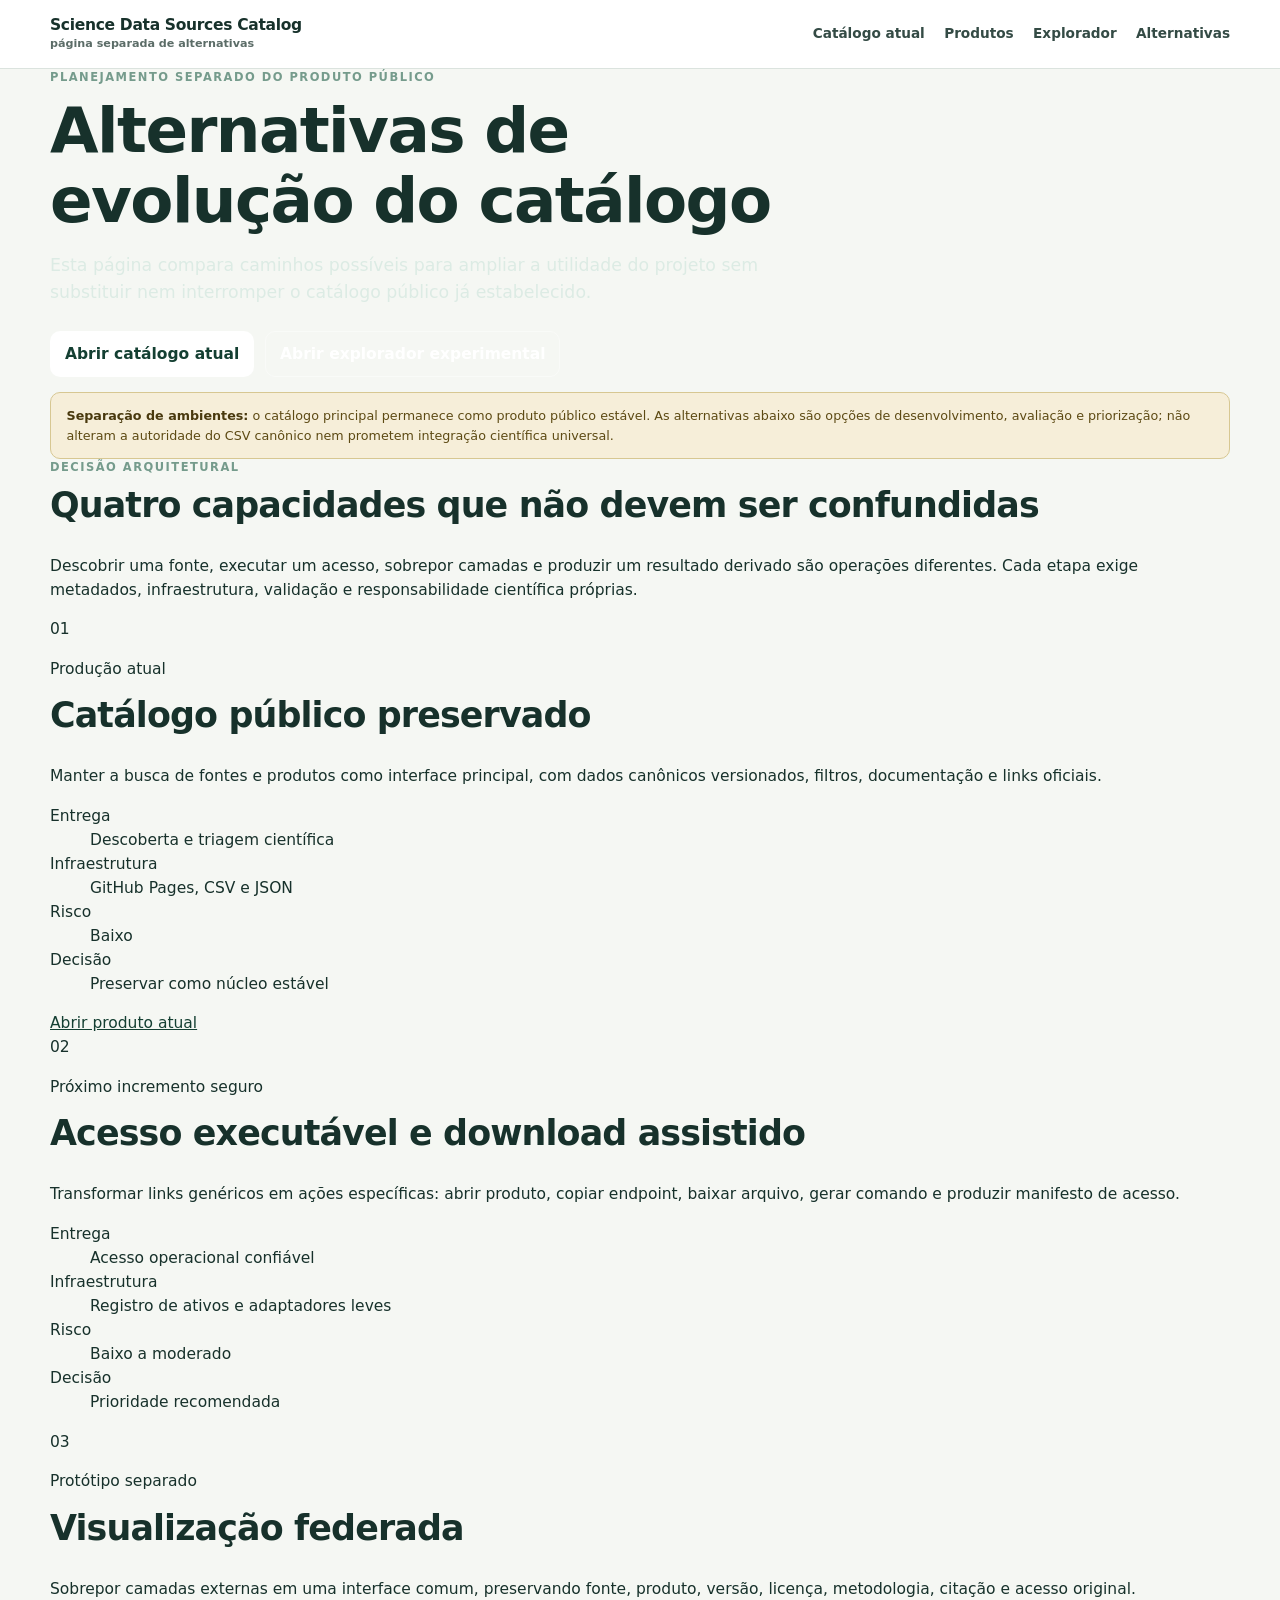
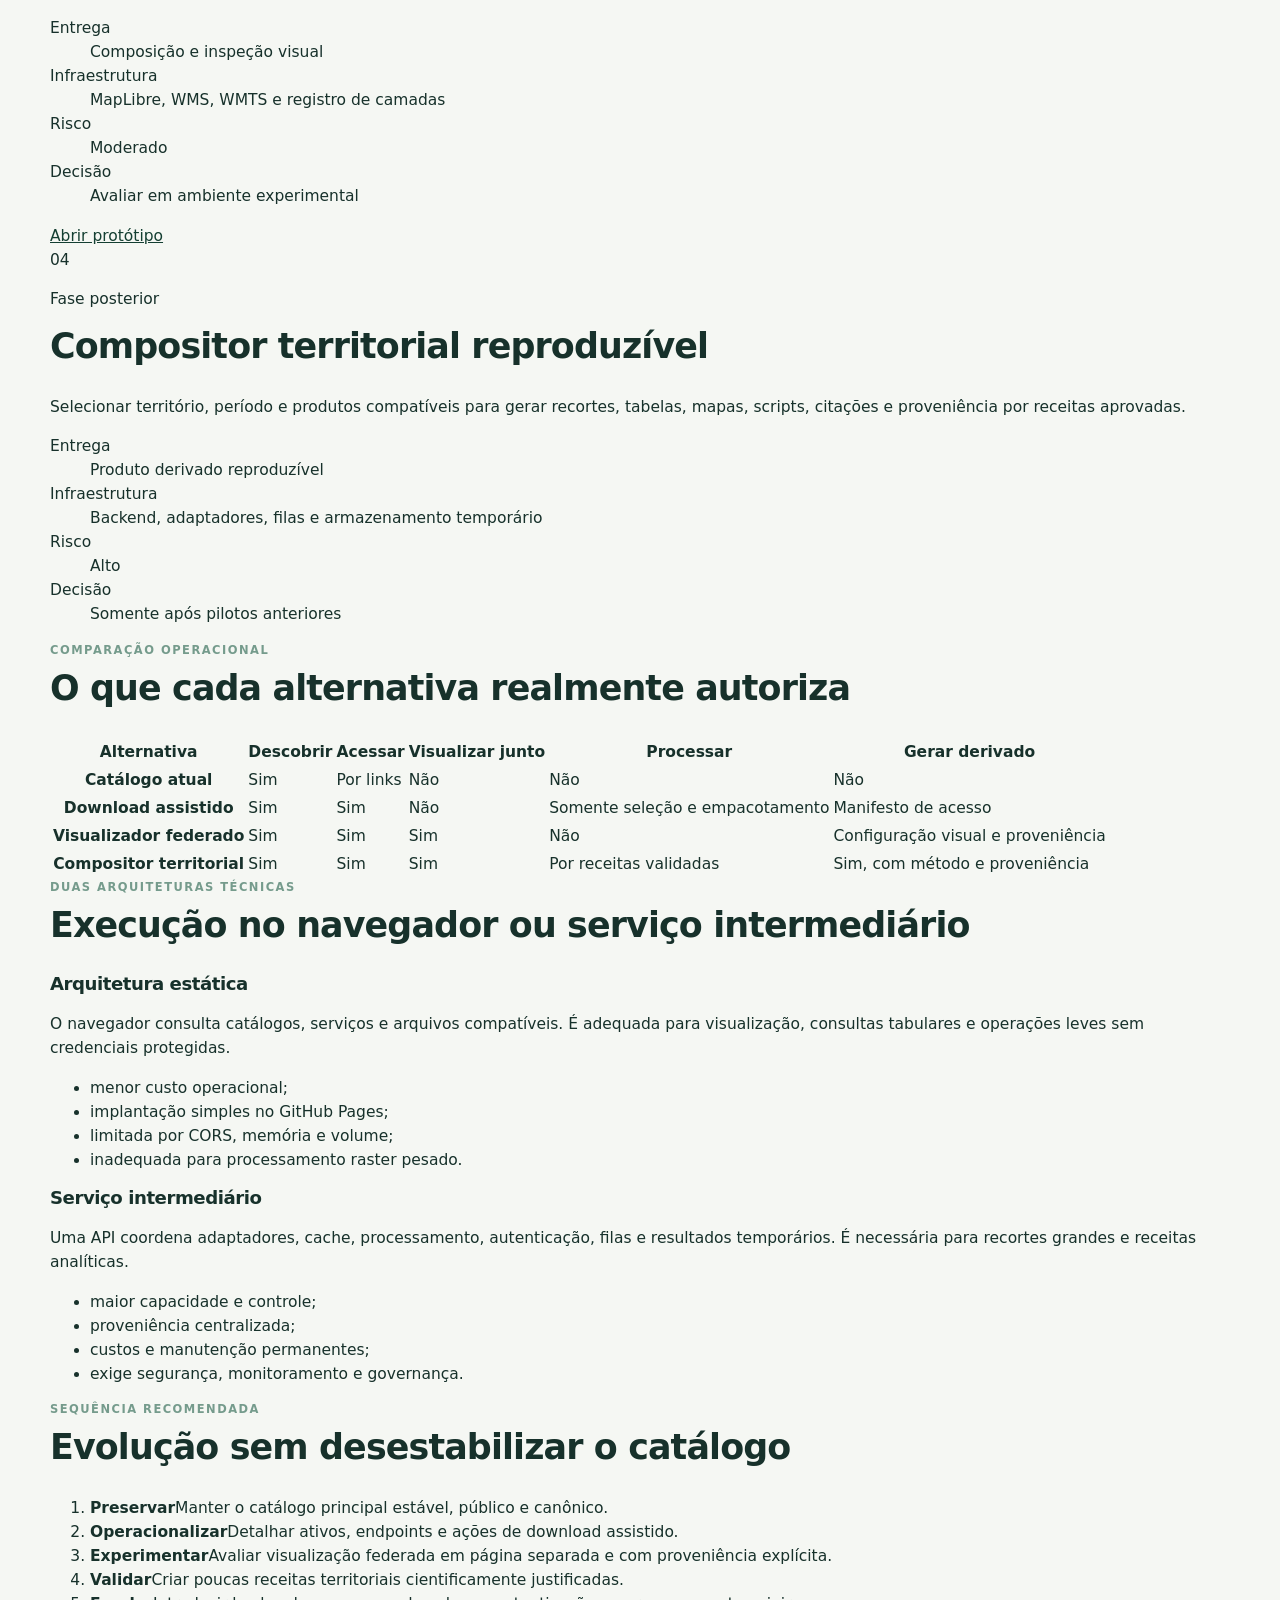
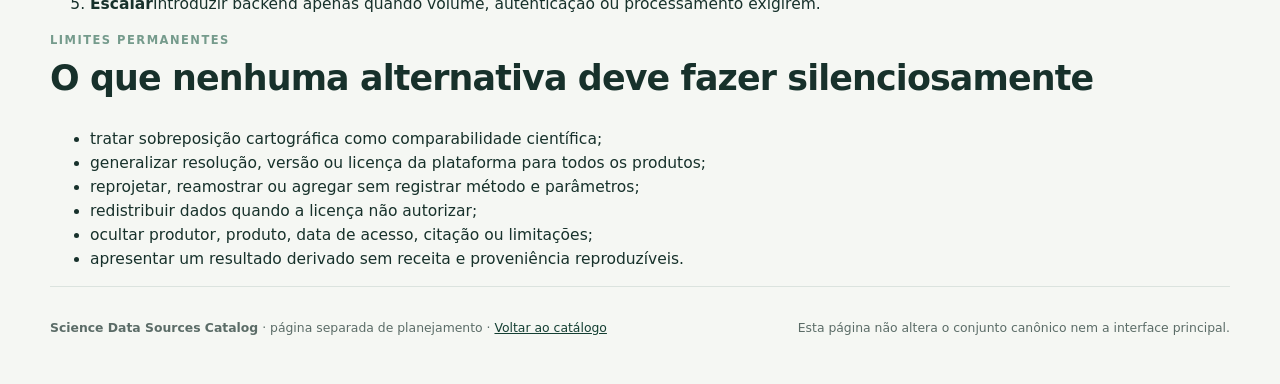
==== abordagens.html @ 31cd2e8d "docs: add separate approaches page" ====
<!doctype html>
<html lang="pt-BR">
<head>
<meta charset="utf-8">
<meta name="viewport" content="width=device-width,initial-scale=1">
<meta name="description" content="Alternativas de evolução do Science Data Sources Catalog, comparando catálogo, acesso executável, visualização federada e processamento reproduzível.">
<meta name="theme-color" content="#173f32">
<meta name="color-scheme" content="light">
<title>Alternativas de evolução · Science Data Sources Catalog</title>
<link rel="stylesheet" href="assets/style.css">
<link rel="stylesheet" href="assets/accessibility.css">
<link rel="stylesheet" href="assets/approaches.css">
</head>
<body>
<a class="skip" href="#abordagens">Ir ao conteúdo</a>
<nav class="site-nav" aria-label="Navegação da página de alternativas"><div class="wrap nav-inner">
<a class="brand" href="index.html" aria-label="Voltar ao Science Data Sources Catalog"><span>Science Data Sources Catalog</span><small>página separada de alternativas</small></a>
<div class="nav-links"><a href="index.html">Catálogo atual</a><a href="products.html">Produtos</a><a href="explorer.html">Explorador</a><a href="abordagens.html" aria-current="page">Alternativas</a></div>
</div></nav>
<header class="approaches-hero"><div class="wrap">
<p class="eyebrow">Planejamento separado do produto público</p>
<h1>Alternativas de evolução do catálogo</h1>
<p class="lead">Esta página compara caminhos possíveis para ampliar a utilidade do projeto sem substituir nem interromper o catálogo público já estabelecido.</p>
<div class="actions"><a class="btn primary" href="index.html">Abrir catálogo atual</a><a class="btn" href="explorer.html">Abrir explorador experimental</a></div>
</div></header>
<aside class="verification-notice wrap" role="note"><strong>Separação de ambientes:</strong> o catálogo principal permanece como produto público estável. As alternativas abaixo são opções de desenvolvimento, avaliação e priorização; não alteram a autoridade do CSV canônico nem prometem integração científica universal.</aside>
<main id="abordagens" class="wrap approaches-main">
<section class="approach-intro" aria-labelledby="decision-heading">
<div><p class="eyebrow">Decisão arquitetural</p><h2 id="decision-heading">Quatro capacidades que não devem ser confundidas</h2></div>
<p>Descobrir uma fonte, executar um acesso, sobrepor camadas e produzir um resultado derivado são operações diferentes. Cada etapa exige metadados, infraestrutura, validação e responsabilidade científica próprias.</p>
</section>
<section class="approach-grid" aria-label="Alternativas de evolução">
<article class="approach-card current">
<div class="approach-number">01</div><p class="approach-status">Produção atual</p><h2>Catálogo público preservado</h2>
<p>Manter a busca de fontes e produtos como interface principal, com dados canônicos versionados, filtros, documentação e links oficiais.</p>
<dl><div><dt>Entrega</dt><dd>Descoberta e triagem científica</dd></div><div><dt>Infraestrutura</dt><dd>GitHub Pages, CSV e JSON</dd></div><div><dt>Risco</dt><dd>Baixo</dd></div><div><dt>Decisão</dt><dd>Preservar como núcleo estável</dd></div></dl>
<a href="index.html">Abrir produto atual</a>
</article>
<article class="approach-card">
<div class="approach-number">02</div><p class="approach-status">Próximo incremento seguro</p><h2>Acesso executável e download assistido</h2>
<p>Transformar links genéricos em ações específicas: abrir produto, copiar endpoint, baixar arquivo, gerar comando e produzir manifesto de acesso.</p>
<dl><div><dt>Entrega</dt><dd>Acesso operacional confiável</dd></div><div><dt>Infraestrutura</dt><dd>Registro de ativos e adaptadores leves</dd></div><div><dt>Risco</dt><dd>Baixo a moderado</dd></div><div><dt>Decisão</dt><dd>Prioridade recomendada</dd></div></dl>
</article>
<article class="approach-card">
<div class="approach-number">03</div><p class="approach-status">Protótipo separado</p><h2>Visualização federada</h2>
<p>Sobrepor camadas externas em uma interface comum, preservando fonte, produto, versão, licença, metodologia, citação e acesso original.</p>
<dl><div><dt>Entrega</dt><dd>Composição e inspeção visual</dd></div><div><dt>Infraestrutura</dt><dd>MapLibre, WMS, WMTS e registro de camadas</dd></div><div><dt>Risco</dt><dd>Moderado</dd></div><div><dt>Decisão</dt><dd>Avaliar em ambiente experimental</dd></div></dl>
<a href="explorer.html">Abrir protótipo</a>
</article>
<article class="approach-card future">
<div class="approach-number">04</div><p class="approach-status">Fase posterior</p><h2>Compositor territorial reproduzível</h2>
<p>Selecionar território, período e produtos compatíveis para gerar recortes, tabelas, mapas, scripts, citações e proveniência por receitas aprovadas.</p>
<dl><div><dt>Entrega</dt><dd>Produto derivado reproduzível</dd></div><div><dt>Infraestrutura</dt><dd>Backend, adaptadores, filas e armazenamento temporário</dd></div><div><dt>Risco</dt><dd>Alto</dd></div><div><dt>Decisão</dt><dd>Somente após pilotos anteriores</dd></div></dl>
</article>
</section>
<section class="comparison" aria-labelledby="comparison-heading">
<p class="eyebrow">Comparação operacional</p><h2 id="comparison-heading">O que cada alternativa realmente autoriza</h2>
<div class="table-scroll"><table><thead><tr><th>Alternativa</th><th>Descobrir</th><th>Acessar</th><th>Visualizar junto</th><th>Processar</th><th>Gerar derivado</th></tr></thead><tbody>
<tr><th>Catálogo atual</th><td>Sim</td><td>Por links</td><td>Não</td><td>Não</td><td>Não</td></tr>
<tr><th>Download assistido</th><td>Sim</td><td>Sim</td><td>Não</td><td>Somente seleção e empacotamento</td><td>Manifesto de acesso</td></tr>
<tr><th>Visualizador federado</th><td>Sim</td><td>Sim</td><td>Sim</td><td>Não</td><td>Configuração visual e proveniência</td></tr>
<tr><th>Compositor territorial</th><td>Sim</td><td>Sim</td><td>Sim</td><td>Por receitas validadas</td><td>Sim, com método e proveniência</td></tr>
</tbody></table></div>
</section>
<section class="architecture-options" aria-labelledby="architecture-heading">
<div><p class="eyebrow">Duas arquiteturas técnicas</p><h2 id="architecture-heading">Execução no navegador ou serviço intermediário</h2></div>
<div class="architecture-grid">
<article><h3>Arquitetura estática</h3><p>O navegador consulta catálogos, serviços e arquivos compatíveis. É adequada para visualização, consultas tabulares e operações leves sem credenciais protegidas.</p><ul><li>menor custo operacional;</li><li>implantação simples no GitHub Pages;</li><li>limitada por CORS, memória e volume;</li><li>inadequada para processamento raster pesado.</li></ul></article>
<article><h3>Serviço intermediário</h3><p>Uma API coordena adaptadores, cache, processamento, autenticação, filas e resultados temporários. É necessária para recortes grandes e receitas analíticas.</p><ul><li>maior capacidade e controle;</li><li>proveniência centralizada;</li><li>custos e manutenção permanentes;</li><li>exige segurança, monitoramento e governança.</li></ul></article>
</div>
</section>
<section class="recommended-path" aria-labelledby="path-heading">
<p class="eyebrow">Sequência recomendada</p><h2 id="path-heading">Evolução sem desestabilizar o catálogo</h2>
<ol class="path-list"><li><strong>Preservar</strong><span>Manter o catálogo principal estável, público e canônico.</span></li><li><strong>Operacionalizar</strong><span>Detalhar ativos, endpoints e ações de download assistido.</span></li><li><strong>Experimentar</strong><span>Avaliar visualização federada em página separada e com proveniência explícita.</span></li><li><strong>Validar</strong><span>Criar poucas receitas territoriais cientificamente justificadas.</span></li><li><strong>Escalar</strong><span>Introduzir backend apenas quando volume, autenticação ou processamento exigirem.</span></li></ol>
</section>
<section class="guardrails" aria-labelledby="guardrails-heading">
<div><p class="eyebrow">Limites permanentes</p><h2 id="guardrails-heading">O que nenhuma alternativa deve fazer silenciosamente</h2></div>
<ul><li>tratar sobreposição cartográfica como comparabilidade científica;</li><li>generalizar resolução, versão ou licença da plataforma para todos os produtos;</li><li>reprojetar, reamostrar ou agregar sem registrar método e parâmetros;</li><li>redistribuir dados quando a licença não autorizar;</li><li>ocultar produtor, produto, data de acesso, citação ou limitações;</li><li>apresentar um resultado derivado sem receita e proveniência reproduzíveis.</li></ul>
</section>
<noscript><div class="noscript"><h2>Página disponível sem JavaScript</h2><p>Todo o conteúdo comparativo desta página é estático e permanece legível sem scripts.</p></div></noscript>
</main>
<footer class="wrap"><p><strong>Science Data Sources Catalog</strong> · página separada de planejamento · <a href="index.html">Voltar ao catálogo</a></p><p>Esta página não altera o conjunto canônico nem a interface principal.</p></footer>
</body>
</html>
---- assets/style.css ----
:root{
  --ink:#17312b;
  --muted:#5b6c67;
  --paper:#f5f7f3;
  --surface:#ffffff;
  --line:#dbe3de;
  --green:#205f49;
  --dark:#143f32;
  --soft:#e5f1eb;
  --blue:#e8f1f5;
  --amber:#f6eed9;
  --red-soft:#f7e9e6;
  --gray-soft:#eef1ef;
  --shadow:0 12px 30px #17312b12;
  font-family:Inter,ui-sans-serif,system-ui,-apple-system,"Segoe UI",sans-serif;
  color:var(--ink);
  background:var(--paper);
}
*{box-sizing:border-box}
html{scroll-behavior:smooth}
body{margin:0;line-height:1.55;background:var(--paper)}
a{color:var(--dark)}
a:focus-visible,button:focus-visible,input:focus-visible,select:focus-visible,summary:focus-visible{outline:3px solid #76a995;outline-offset:3px}
button,input,select{font:inherit}
.skip{position:fixed;top:-5rem;left:1rem;z-index:20;padding:.7rem 1rem;background:#fff;border-radius:8px}
.skip:focus{top:1rem}
.wrap{width:min(1180px,calc(100% - 2rem));margin-inline:auto}

.site-nav{position:sticky;top:0;z-index:10;background:#ffffffee;border-bottom:1px solid var(--line);backdrop-filter:blur(12px)}
.nav-inner{display:flex;min-height:68px;align-items:center;justify-content:space-between;gap:2rem}
.brand{display:flex;flex-direction:column;color:var(--ink);text-decoration:none;line-height:1.15}
.brand span{font-weight:850;letter-spacing:-.02em}
.brand small{margin-top:.18rem;color:var(--muted);font-size:.72rem;font-weight:600}
.nav-links{display:flex;align-items:center;gap:1.25rem}
.nav-links a{color:#344b45;font-size:.88rem;font-weight:700;text-decoration:none}
.nav-links a:hover{text-decoration:underline;text-underline-offset:.25rem}

.hero{color:#fff;background:radial-gradient(circle at 84% 15%,#9dcab029,transparent 28%),linear-gradient(135deg,#153d32,#1c5844 58%,#244e47)}
.hero-grid{display:grid;grid-template-columns:minmax(0,1.1fr) minmax(340px,.9fr);gap:4rem;align-items:center;padding:4.2rem 0}
.hero-copy{min-width:0}
.eyebrow{margin:0 0 .6rem;color:#759b8c;font-size:.74rem;font-weight:850;letter-spacing:.13em;text-transform:uppercase}
.hero .eyebrow{color:#b9ddca}
h1,h2,h3{margin-top:0;line-height:1.12;letter-spacing:-.025em}
h1{max-width:760px;margin-bottom:1rem;font-size:clamp(2.45rem,5.8vw,4.7rem)}
h2{font-size:clamp(1.75rem,3.6vw,2.55rem)}
.lead{max-width:760px;margin:0;color:#dcebe4;font-size:clamp(1.02rem,1.8vw,1.23rem)}
.hero-tool{padding:1.25rem;background:#ffffff12;border:1px solid #ffffff38;border-radius:14px;box-shadow:0 18px 50px #0b2a2224}
.hero-search label{display:block;margin-bottom:.45rem;color:#e8f4ee;font-size:.84rem;font-weight:800}
.search-row{display:grid;grid-template-columns:minmax(0,1fr) auto;gap:.55rem}
.search-row input{min-width:0;min-height:50px;padding:.78rem .9rem;border:1px solid #ffffff85;border-radius:10px;background:#fff;color:var(--ink)}
.search-row button{min-height:50px;padding:.72rem 1rem;border:0;border-radius:10px;background:#eaf4ef;color:var(--dark);font-weight:850;cursor:pointer}
.quick-search{display:flex;flex-wrap:wrap;align-items:center;gap:.45rem;margin-top:.8rem;color:#cee2d8;font-size:.76rem}
.quick-search span{font-weight:750}
.quick-search button{padding:.25rem .5rem;border:1px solid #ffffff52;border-radius:999px;background:transparent;color:#f1f8f4;font-size:.75rem;cursor:pointer}
.quick-search button:hover{background:#ffffff18}
.hero-links{display:flex;flex-wrap:wrap;gap:.75rem 1rem;margin-top:1.1rem}
.hero-links a{color:#fff;font-size:.82rem;font-weight:750;text-underline-offset:.22rem}
.actions{display:flex;flex-wrap:wrap;gap:.7rem;margin-top:1.6rem}
.btn{display:inline-flex;min-height:44px;align-items:center;padding:.65rem .9rem;border:1px solid #ffffff66;border-radius:10px;color:#fff;font-weight:750;text-decoration:none}
.btn.primary,.primary{background:#fff;color:var(--dark)}

.stats{background:#fff;border-bottom:1px solid var(--line)}
.stats-grid{display:grid;grid-template-columns:repeat(4,1fr)}
.stats-grid div{display:flex;flex-direction:column;padding:1.2rem 1.35rem;border-left:1px solid var(--line)}
.stats-grid div:last-child{border-right:1px solid var(--line)}
.stats strong{font-size:1.55rem}
.stats span{color:var(--muted);font-size:.82rem}

.areas-section{padding:3.8rem 0 1.2rem}
.section-heading,.heading{display:flex;align-items:end;justify-content:space-between;gap:2rem;margin-bottom:1.25rem}
.section-heading h2,.heading h2{margin:0}
.section-heading>p,.heading>p{max-width:460px;margin:0;color:var(--muted)}
.area-grid{display:grid;grid-template-columns:repeat(3,minmax(0,1fr));gap:.8rem}
.area-card{display:flex;min-height:112px;flex-direction:column;align-items:flex-start;justify-content:space-between;padding:1rem;border:1px solid var(--line);border-radius:12px;background:#fff;color:var(--ink);text-align:left;cursor:pointer}
.area-card:hover{border-color:#a9c4b6;box-shadow:var(--shadow)}
.area-card.is-active{border-color:var(--green);background:var(--soft);box-shadow:0 0 0 1px var(--green)}
.area-card strong{font-size:.95rem;line-height:1.3}
.area-card span{color:var(--muted);font-size:.78rem}

.catalog{padding:3.2rem 0 4rem}
.catalog-toolbar{display:flex;align-items:end;justify-content:space-between;gap:1.5rem;margin-bottom:1.1rem}
.catalog-toolbar .heading{flex:1;margin:0}
.sort-control{display:flex;min-width:210px;flex-direction:column;gap:.3rem;color:var(--muted);font-size:.76rem;font-weight:780}
.sort-control select,.filters select{width:100%;min-height:44px;padding:.62rem .68rem;border:1px solid #cad7d0;border-radius:9px;background:#fff;color:var(--ink);font-size:.87rem;font-weight:500}
.filters{padding:1rem;background:#fff;border:1px solid var(--line);border-radius:12px;box-shadow:var(--shadow)}
.essential-grid{display:grid;grid-template-columns:repeat(4,minmax(145px,1fr));gap:.75rem}
.advanced-grid{display:grid;grid-template-columns:repeat(3,minmax(160px,1fr));gap:.75rem;padding-top:.8rem}
.filters label{display:flex;flex-direction:column;gap:.3rem;color:var(--muted);font-size:.76rem;font-weight:780}
.advanced-filters{margin:.9rem 0 0;padding:.75rem 0 0;border:0;border-top:1px solid var(--line)}
.advanced-filters summary{display:inline-flex;align-items:center;gap:.35rem;color:var(--dark);font-size:.84rem;font-weight:800;cursor:pointer}
.advanced-filters summary span{color:var(--muted);font-size:.75rem}
.filter-footer{display:flex;align-items:center;justify-content:space-between;gap:1rem;margin-top:.85rem}
.filter-footer p{margin:0;color:var(--muted);font-size:.74rem}
.filter-footer button{padding:.35rem;border:0;background:none;color:var(--dark);font-size:.82rem;font-weight:780;cursor:pointer}
.active-filters{display:flex;flex-wrap:wrap;align-items:center;gap:.45rem;margin:1rem 0 0}
.active-filters>span{color:var(--muted);font-size:.76rem;font-weight:780}
.active-filters button{display:inline-flex;align-items:center;gap:.35rem;padding:.32rem .55rem;border:1px solid #b8ccc2;border-radius:999px;background:#fff;color:var(--dark);font-size:.75rem;cursor:pointer}
.active-filters button:hover{background:var(--soft)}
.active-filters b{font-size:.95rem;line-height:1}

.cards{display:grid;grid-template-columns:repeat(2,minmax(0,1fr));gap:1rem;margin-top:1.2rem}
.card{display:flex;min-width:0;flex-direction:column;padding:1.25rem;background:#fff;border:1px solid var(--line);border-radius:12px}
.card:hover{border-color:#a9c4b6;box-shadow:var(--shadow)}
.card-header{display:flex;align-items:flex-start;justify-content:space-between;gap:1rem}
.card-title{min-width:0}
.title-line{display:flex;flex-wrap:wrap;align-items:baseline;gap:.45rem}
.card h3{margin:0;font-size:1.24rem}
.acronym{color:var(--muted);font-size:.82rem;font-weight:750}
.identity{margin:.3rem 0 0;color:var(--muted);font-size:.78rem;font-weight:650;line-height:1.35}
.verified-date{flex:0 0 auto;padding:.24rem .42rem;border:1px solid var(--line);border-radius:7px;color:var(--muted);font-size:.67rem;white-space:nowrap}
.description{margin:.9rem 0 .65rem;color:#344b45}
.chips{display:flex;flex-wrap:wrap;gap:.4rem;margin:.2rem 0 .9rem}
.chip{padding:.22rem .46rem;border-radius:7px;background:var(--blue);color:#315464;font-size:.72rem}
.status-grid{display:grid;grid-template-columns:repeat(3,minmax(0,1fr));gap:.5rem;margin:.15rem 0 .9rem}
.status-badge{display:flex;min-width:0;align-items:center;gap:.48rem;padding:.55rem;border:1px solid var(--line);border-radius:9px;background:var(--gray-soft)}
.status-symbol{display:grid;width:1.45rem;height:1.45rem;flex:0 0 auto;place-items:center;border-radius:50%;background:#fff;font-size:.78rem;font-weight:900}
.status-badge span:last-child{display:flex;min-width:0;flex-direction:column}
.status-badge small{overflow:hidden;color:var(--muted);font-size:.63rem;line-height:1.2;text-overflow:ellipsis;white-space:nowrap}
.status-badge strong{font-size:.78rem;line-height:1.25}
.status-yes{background:var(--soft);border-color:#bfd7ca}
.status-yes .status-symbol{color:var(--green)}
.status-partial{background:var(--amber);border-color:#e7d7aa}
.status-partial .status-symbol{color:#7b5f10}
.status-no{background:var(--red-soft);border-color:#e7c9c1}
.status-no .status-symbol{color:#8b3b2d}
.status-unknown,.status-na{background:var(--gray-soft)}
.card-highlights{display:grid;grid-template-columns:1fr 1fr;gap:.65rem;margin-bottom:.9rem}
.highlight{min-width:0;padding:.75rem;border-radius:9px}
.highlight span{display:block;margin-bottom:.28rem;color:var(--muted);font-size:.66rem;font-weight:850;letter-spacing:.04em;text-transform:uppercase}
.highlight p{display:-webkit-box;overflow:hidden;margin:0;color:#344b45;font-size:.82rem;line-height:1.45;-webkit-box-orient:vertical;-webkit-line-clamp:4}
.academic-use{background:#eef4f6}
.limitation{background:var(--amber)}
.card-actions{display:flex;flex-wrap:wrap;gap:.55rem;margin-top:auto}
.action-primary,.action-secondary{display:inline-flex;min-height:40px;align-items:center;justify-content:center;gap:.3rem;padding:.55rem .75rem;border-radius:9px;font-size:.8rem;font-weight:800;text-decoration:none}
.action-primary{background:var(--green);color:#fff;border:1px solid var(--green)}
.action-primary:hover{background:var(--dark)}
.action-secondary{background:#fff;color:var(--dark);border:1px solid #b9ccc2}
.action-secondary:hover{background:var(--soft)}
.card-details{margin-top:1rem;padding-top:.8rem;border-top:1px solid var(--line)}
.card-details>summary{color:var(--dark);font-size:.84rem;font-weight:800;cursor:pointer}
.detail-groups{display:grid;gap:.8rem;margin-top:1rem}
.detail-group{padding:.9rem;border:1px solid var(--line);border-radius:10px;background:#fbfcfb}
.detail-group h4{margin:0 0 .65rem;color:var(--dark);font-size:.88rem}
.detail-grid{display:grid;grid-template-columns:1fr 1fr;gap:.7rem 1rem}
.detail{min-width:0}
.detail strong{display:block;color:var(--muted);font-size:.66rem;letter-spacing:.04em;text-transform:uppercase}
.detail span{display:block;overflow-wrap:anywhere;font-size:.84rem}
.detail-links{display:flex;flex-wrap:wrap;gap:.5rem;margin-top:.8rem;padding-top:.7rem;border-top:1px solid var(--line)}
.detail-links .action-secondary{min-height:36px;padding:.45rem .65rem;font-size:.75rem}
.empty{margin-top:1.2rem;padding:3rem 1rem;border:1px dashed #b9c8c0;border-radius:12px;text-align:center}

.about{display:grid;grid-template-columns:.85fr 1.15fr;gap:3rem;margin:0 auto 5rem;padding:2rem;background:#e9efeb;border-radius:12px}
.about h2{margin:0}
.about>p{margin:0;color:#344b45;font-size:1.02rem}
footer{display:flex;justify-content:space-between;gap:2rem;padding:2rem 0 3rem;border-top:1px solid var(--line);color:var(--muted);font-size:.8rem}
footer p{margin:0}

.hero.compact .wrap{padding:3.2rem 0 2.8rem}
.hero.compact h1{font-size:clamp(2.25rem,5vw,4rem)}
.analytics{padding:3.5rem 0}
.analysis-intro{display:grid;grid-template-columns:.8fr 1.2fr;gap:3rem;align-items:end;margin-bottom:1.5rem}
.analysis-intro h2{margin:0}
.analysis-intro>p{margin:0;color:var(--muted)}
.summary-grid{display:grid;grid-template-columns:repeat(6,1fr);margin-bottom:1.2rem;background:#fff;border:1px solid var(--line);border-radius:12px;overflow:hidden}
.summary-grid div{display:flex;min-width:0;flex-direction:column;padding:1.15rem;border-right:1px solid var(--line)}
.summary-grid div:last-child{border-right:0}
.summary-grid strong{font-size:1.55rem}
.summary-grid span{color:var(--muted);font-size:.78rem}
.chart-grid{display:grid;grid-template-columns:repeat(2,minmax(0,1fr));gap:1rem}
.chart-card{padding:1.25rem;background:#fff;border:1px solid var(--line);border-radius:12px}
.chart-card.wide{grid-column:1/-1}
.chart-card h2{margin-bottom:.35rem;font-size:1.35rem}
.chart-card>p{margin-top:0;color:var(--muted);font-size:.87rem}
.bars{display:grid;gap:.72rem;margin-top:1rem}
.bar-row{display:grid;gap:.25rem}
.bar-label{display:flex;justify-content:space-between;gap:1rem;font-size:.84rem}
.bar-label span{overflow-wrap:anywhere}
.bar-track{height:.58rem;overflow:hidden;background:var(--soft);border-radius:999px}
.bar-track span{display:block;height:100%;background:linear-gradient(90deg,var(--green),#4f9277);border-radius:inherit}
.prose{max-width:920px;padding-top:3.7rem;padding-bottom:4rem}
.prose section{padding:1.7rem 0;border-bottom:1px solid var(--line)}
.prose section:first-child{padding-top:0}
.prose h2{font-size:clamp(1.55rem,3vw,2.1rem)}
.prose p,.prose li{color:#344b45}
.prose blockquote{margin:1rem 0;padding:1rem 1.2rem;background:#e9efeb;border-left:4px solid var(--green);border-radius:0 10px 10px 0}
.prose li+li{margin-top:.35rem}

@media(max-width:960px){
  .hero-grid{grid-template-columns:1fr;gap:2rem;padding:3.7rem 0}
  .area-grid{grid-template-columns:repeat(2,minmax(0,1fr))}
  .essential-grid{grid-template-columns:repeat(2,1fr)}
  .advanced-grid{grid-template-columns:repeat(2,1fr)}
  .status-grid{grid-template-columns:1fr}
  .stats-grid{grid-template-columns:repeat(2,1fr)}
  .summary-grid{grid-template-columns:repeat(3,1fr)}
  .summary-grid div{border-bottom:1px solid var(--line)}
}
@media(max-width:720px){
  .nav-inner{min-height:60px}
  .brand small{display:none}
  .nav-links{gap:.8rem}
  .nav-links a:nth-child(1),.nav-links a:nth-child(3){display:none}
  .hero-grid{padding:3rem 0}
  .search-row{grid-template-columns:1fr}
  .section-heading,.heading,.catalog-toolbar,.filter-footer,footer{align-items:start;flex-direction:column}
  .sort-control{width:100%;min-width:0}
  .area-grid,.essential-grid,.advanced-grid,.cards,.about,.analysis-intro,.chart-grid,.card-highlights,.detail-grid{grid-template-columns:1fr}
  .card-header{flex-direction:column}
  .verified-date{white-space:normal}
  .stats-grid div{padding:1rem}
  .summary-grid{grid-template-columns:repeat(2,1fr)}
  .chart-card.wide{grid-column:auto}
}


/* factual-remediation-compact-ui-2026-07-23 */
html{font-size:15.5px}
h1{font-size:clamp(2.15rem,5vw,4.05rem)}
h2{font-size:clamp(1.55rem,3vw,2.25rem)}
.lead{font-size:clamp(.96rem,1.5vw,1.12rem)}
.hero-grid{padding:3.45rem 0}
.card h3{font-size:1.12rem}
.verified-date{font-size:.65rem}
.verification-notice{margin-top:1rem;padding:.8rem 1rem;border:1px solid #d7c792;border-radius:10px;background:var(--amber);color:#5d4a14;font-size:.82rem}
.verification-notice strong{color:#49390e}
@media(max-width:720px){html{font-size:15px}.hero-grid{padding:2.6rem 0}}
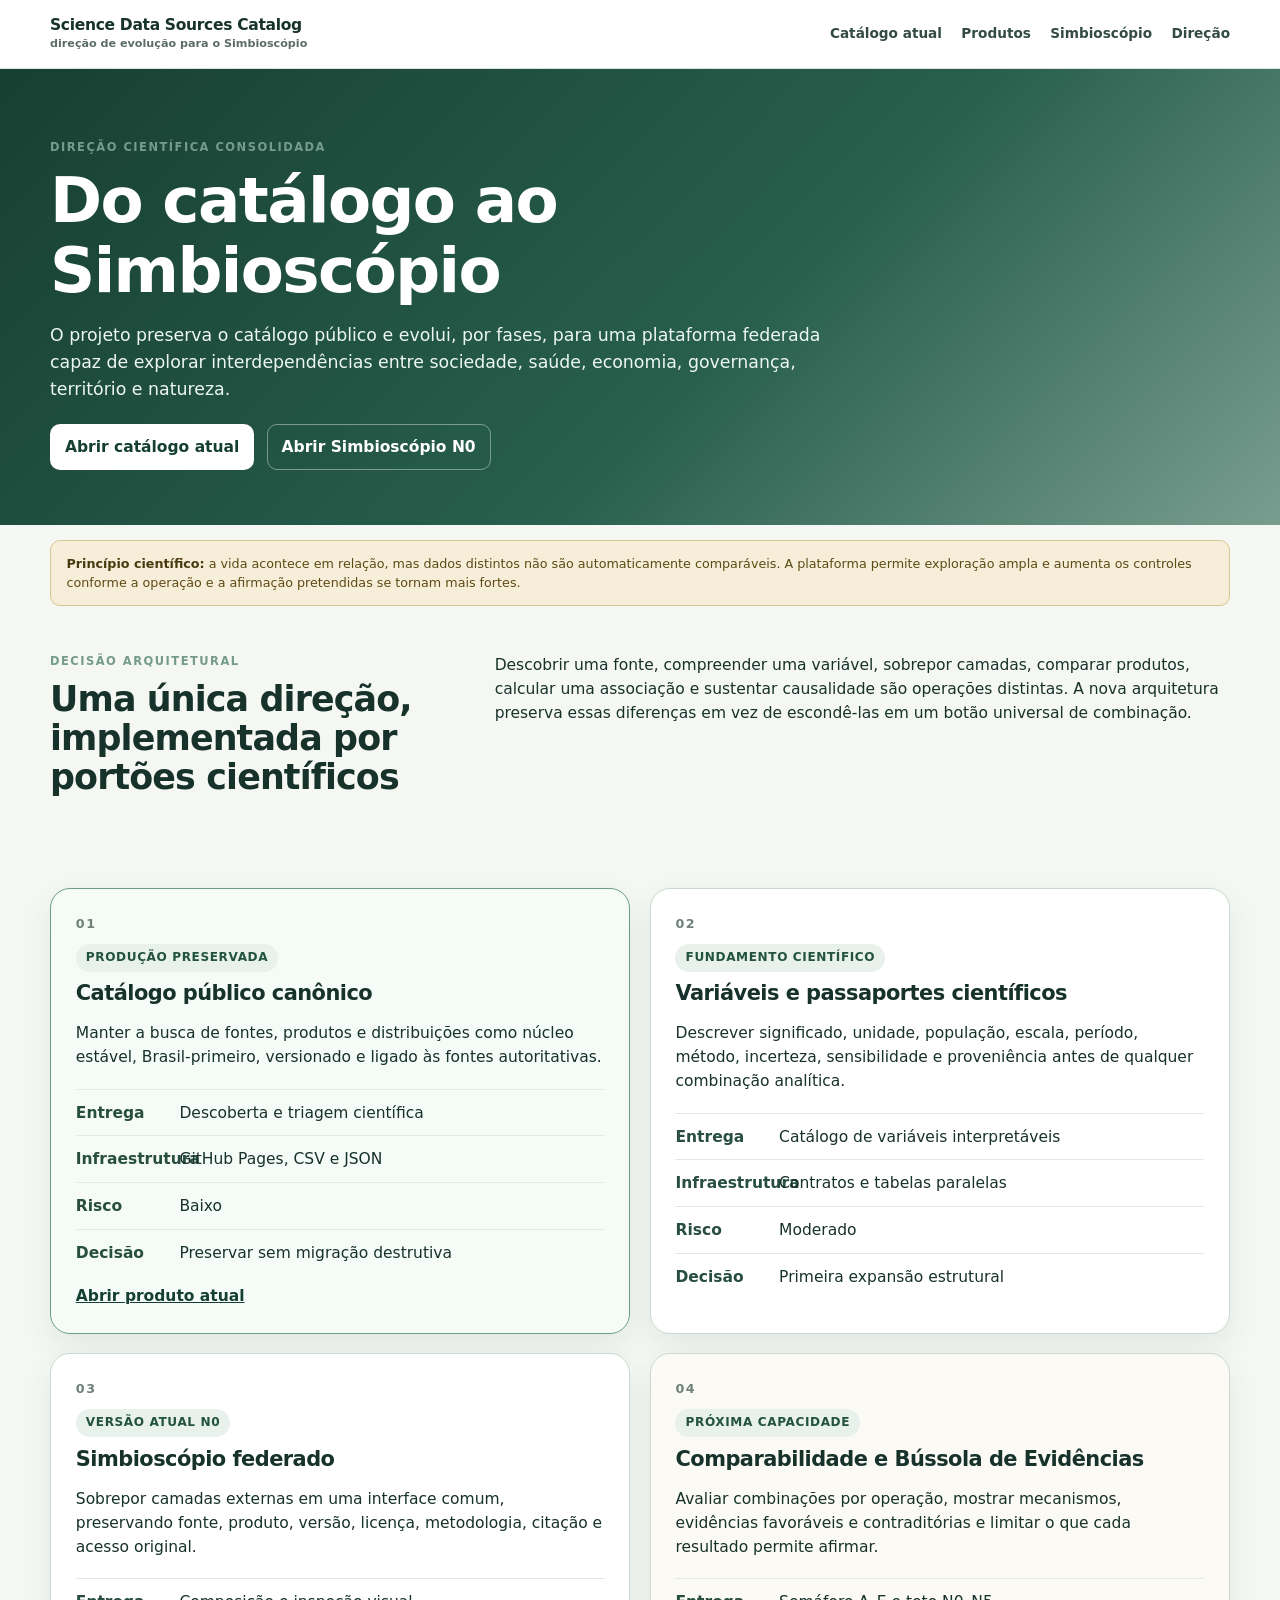
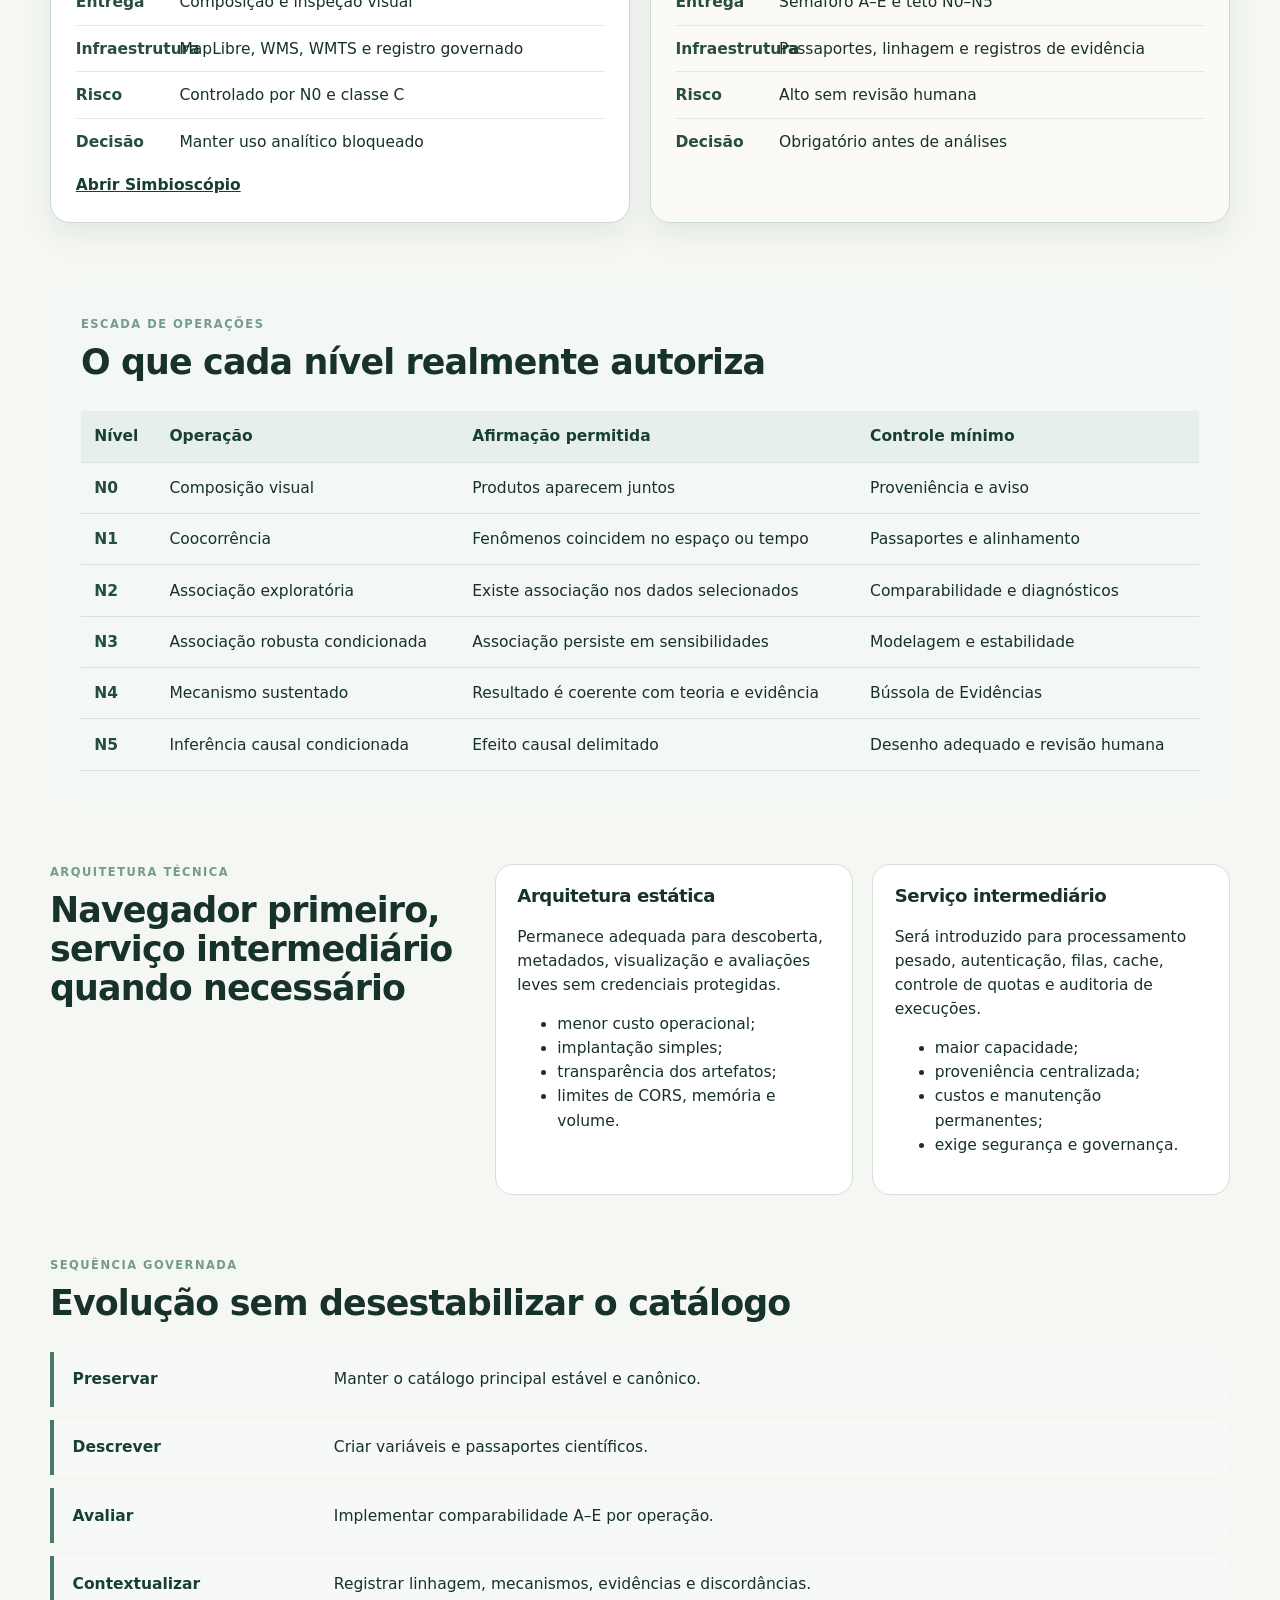
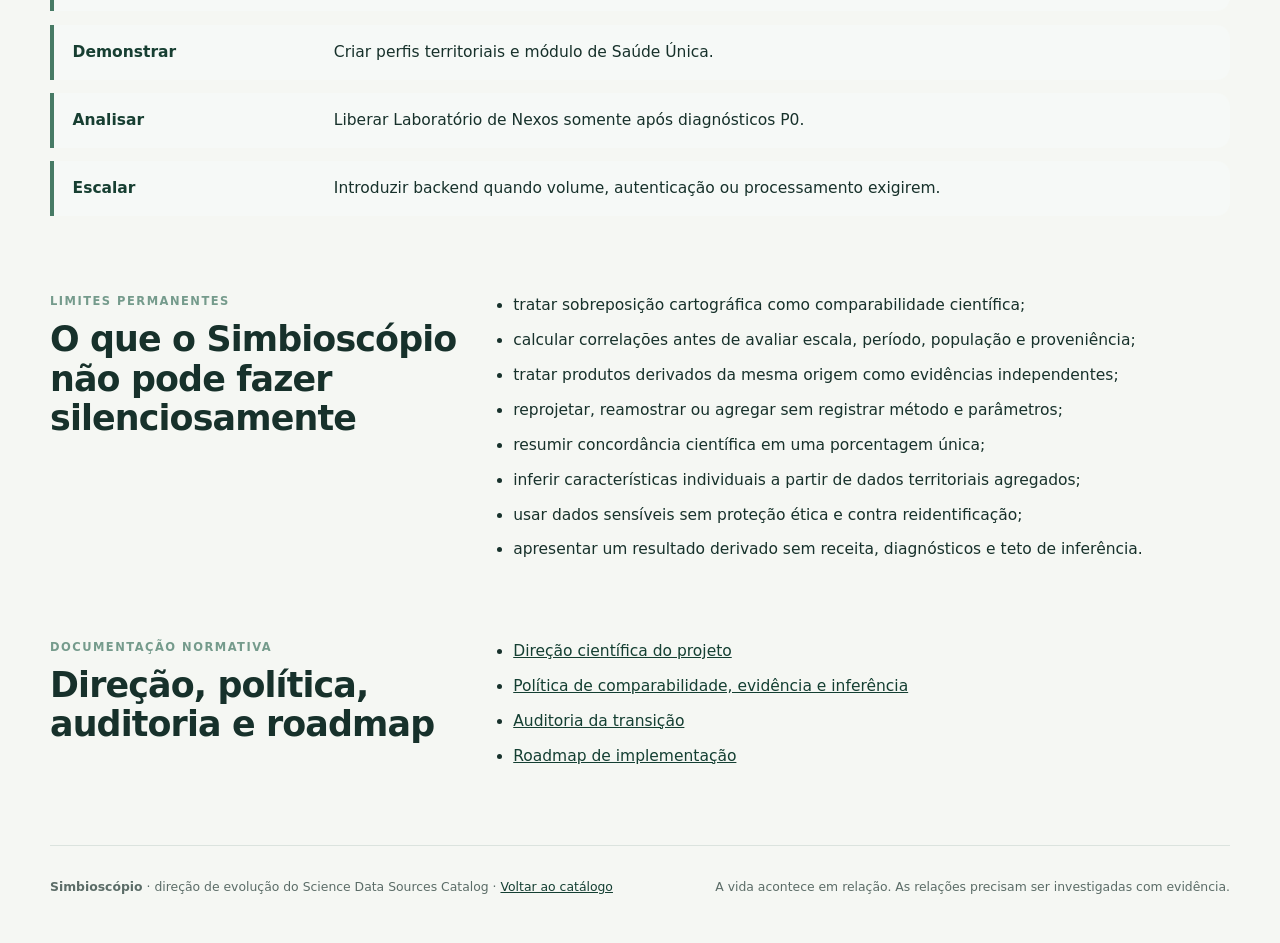
==== commit 09a5b0ed: "Converter alternativas em direção consolidada de evolução" ====
--- a/abordagens.html
+++ b/abordagens.html
@@ -3,82 +3,88 @@
 <head>
 <meta charset="utf-8">
 <meta name="viewport" content="width=device-width,initial-scale=1">
-<meta name="description" content="Alternativas de evolução do Science Data Sources Catalog, comparando catálogo, acesso executável, visualização federada e processamento reproduzível.">
+<meta name="description" content="Direção consolidada de evolução do Science Data Sources Catalog para o Simbioscópio, com passaportes científicos, comparabilidade, evidências e análises reproduzíveis.">
 <meta name="theme-color" content="#173f32">
 <meta name="color-scheme" content="light">
-<title>Alternativas de evolução · Science Data Sources Catalog</title>
+<title>Direção de evolução · Simbioscópio</title>
 <link rel="stylesheet" href="assets/style.css">
 <link rel="stylesheet" href="assets/accessibility.css">
 <link rel="stylesheet" href="assets/approaches.css">
 </head>
 <body>
 <a class="skip" href="#abordagens">Ir ao conteúdo</a>
-<nav class="site-nav" aria-label="Navegação da página de alternativas"><div class="wrap nav-inner">
-<a class="brand" href="index.html" aria-label="Voltar ao Science Data Sources Catalog"><span>Science Data Sources Catalog</span><small>página separada de alternativas</small></a>
-<div class="nav-links"><a href="index.html">Catálogo atual</a><a href="products.html">Produtos</a><a href="explorer.html">Explorador</a><a href="abordagens.html" aria-current="page">Alternativas</a></div>
+<nav class="site-nav" aria-label="Navegação da direção de evolução"><div class="wrap nav-inner">
+<a class="brand" href="index.html" aria-label="Voltar ao Science Data Sources Catalog"><span>Science Data Sources Catalog</span><small>direção de evolução para o Simbioscópio</small></a>
+<div class="nav-links"><a href="index.html">Catálogo atual</a><a href="products.html">Produtos</a><a href="explorer.html">Simbioscópio</a><a href="abordagens.html" aria-current="page">Direção</a></div>
 </div></nav>
 <header class="approaches-hero"><div class="wrap">
-<p class="eyebrow">Planejamento separado do produto público</p>
-<h1>Alternativas de evolução do catálogo</h1>
-<p class="lead">Esta página compara caminhos possíveis para ampliar a utilidade do projeto sem substituir nem interromper o catálogo público já estabelecido.</p>
-<div class="actions"><a class="btn primary" href="index.html">Abrir catálogo atual</a><a class="btn" href="explorer.html">Abrir explorador experimental</a></div>
+<p class="eyebrow">Direção científica consolidada</p>
+<h1>Do catálogo ao Simbioscópio</h1>
+<p class="lead">O projeto preserva o catálogo público e evolui, por fases, para uma plataforma federada capaz de explorar interdependências entre sociedade, saúde, economia, governança, território e natureza.</p>
+<div class="actions"><a class="btn primary" href="index.html">Abrir catálogo atual</a><a class="btn" href="explorer.html">Abrir Simbioscópio N0</a></div>
 </div></header>
-<aside class="verification-notice wrap" role="note"><strong>Separação de ambientes:</strong> o catálogo principal permanece como produto público estável. As alternativas abaixo são opções de desenvolvimento, avaliação e priorização; não alteram a autoridade do CSV canônico nem prometem integração científica universal.</aside>
+<aside class="verification-notice wrap" role="note"><strong>Princípio científico:</strong> a vida acontece em relação, mas dados distintos não são automaticamente comparáveis. A plataforma permite exploração ampla e aumenta os controles conforme a operação e a afirmação pretendidas se tornam mais fortes.</aside>
 <main id="abordagens" class="wrap approaches-main">
 <section class="approach-intro" aria-labelledby="decision-heading">
-<div><p class="eyebrow">Decisão arquitetural</p><h2 id="decision-heading">Quatro capacidades que não devem ser confundidas</h2></div>
-<p>Descobrir uma fonte, executar um acesso, sobrepor camadas e produzir um resultado derivado são operações diferentes. Cada etapa exige metadados, infraestrutura, validação e responsabilidade científica próprias.</p>
+<div><p class="eyebrow">Decisão arquitetural</p><h2 id="decision-heading">Uma única direção, implementada por portões científicos</h2></div>
+<p>Descobrir uma fonte, compreender uma variável, sobrepor camadas, comparar produtos, calcular uma associação e sustentar causalidade são operações distintas. A nova arquitetura preserva essas diferenças em vez de escondê-las em um botão universal de combinação.</p>
 </section>
-<section class="approach-grid" aria-label="Alternativas de evolução">
+<section class="approach-grid" aria-label="Fases centrais da evolução">
 <article class="approach-card current">
-<div class="approach-number">01</div><p class="approach-status">Produção atual</p><h2>Catálogo público preservado</h2>
-<p>Manter a busca de fontes e produtos como interface principal, com dados canônicos versionados, filtros, documentação e links oficiais.</p>
-<dl><div><dt>Entrega</dt><dd>Descoberta e triagem científica</dd></div><div><dt>Infraestrutura</dt><dd>GitHub Pages, CSV e JSON</dd></div><div><dt>Risco</dt><dd>Baixo</dd></div><div><dt>Decisão</dt><dd>Preservar como núcleo estável</dd></div></dl>
+<div class="approach-number">01</div><p class="approach-status">Produção preservada</p><h2>Catálogo público canônico</h2>
+<p>Manter a busca de fontes, produtos e distribuições como núcleo estável, Brasil-primeiro, versionado e ligado às fontes autoritativas.</p>
+<dl><div><dt>Entrega</dt><dd>Descoberta e triagem científica</dd></div><div><dt>Infraestrutura</dt><dd>GitHub Pages, CSV e JSON</dd></div><div><dt>Risco</dt><dd>Baixo</dd></div><div><dt>Decisão</dt><dd>Preservar sem migração destrutiva</dd></div></dl>
 <a href="index.html">Abrir produto atual</a>
 </article>
 <article class="approach-card">
-<div class="approach-number">02</div><p class="approach-status">Próximo incremento seguro</p><h2>Acesso executável e download assistido</h2>
-<p>Transformar links genéricos em ações específicas: abrir produto, copiar endpoint, baixar arquivo, gerar comando e produzir manifesto de acesso.</p>
-<dl><div><dt>Entrega</dt><dd>Acesso operacional confiável</dd></div><div><dt>Infraestrutura</dt><dd>Registro de ativos e adaptadores leves</dd></div><div><dt>Risco</dt><dd>Baixo a moderado</dd></div><div><dt>Decisão</dt><dd>Prioridade recomendada</dd></div></dl>
+<div class="approach-number">02</div><p class="approach-status">Fundamento científico</p><h2>Variáveis e passaportes científicos</h2>
+<p>Descrever significado, unidade, população, escala, período, método, incerteza, sensibilidade e proveniência antes de qualquer combinação analítica.</p>
+<dl><div><dt>Entrega</dt><dd>Catálogo de variáveis interpretáveis</dd></div><div><dt>Infraestrutura</dt><dd>Contratos e tabelas paralelas</dd></div><div><dt>Risco</dt><dd>Moderado</dd></div><div><dt>Decisão</dt><dd>Primeira expansão estrutural</dd></div></dl>
 </article>
 <article class="approach-card">
-<div class="approach-number">03</div><p class="approach-status">Protótipo separado</p><h2>Visualização federada</h2>
+<div class="approach-number">03</div><p class="approach-status">Versão atual N0</p><h2>Simbioscópio federado</h2>
 <p>Sobrepor camadas externas em uma interface comum, preservando fonte, produto, versão, licença, metodologia, citação e acesso original.</p>
-<dl><div><dt>Entrega</dt><dd>Composição e inspeção visual</dd></div><div><dt>Infraestrutura</dt><dd>MapLibre, WMS, WMTS e registro de camadas</dd></div><div><dt>Risco</dt><dd>Moderado</dd></div><div><dt>Decisão</dt><dd>Avaliar em ambiente experimental</dd></div></dl>
-<a href="explorer.html">Abrir protótipo</a>
+<dl><div><dt>Entrega</dt><dd>Composição e inspeção visual</dd></div><div><dt>Infraestrutura</dt><dd>MapLibre, WMS, WMTS e registro governado</dd></div><div><dt>Risco</dt><dd>Controlado por N0 e classe C</dd></div><div><dt>Decisão</dt><dd>Manter uso analítico bloqueado</dd></div></dl>
+<a href="explorer.html">Abrir Simbioscópio</a>
 </article>
 <article class="approach-card future">
-<div class="approach-number">04</div><p class="approach-status">Fase posterior</p><h2>Compositor territorial reproduzível</h2>
-<p>Selecionar território, período e produtos compatíveis para gerar recortes, tabelas, mapas, scripts, citações e proveniência por receitas aprovadas.</p>
-<dl><div><dt>Entrega</dt><dd>Produto derivado reproduzível</dd></div><div><dt>Infraestrutura</dt><dd>Backend, adaptadores, filas e armazenamento temporário</dd></div><div><dt>Risco</dt><dd>Alto</dd></div><div><dt>Decisão</dt><dd>Somente após pilotos anteriores</dd></div></dl>
+<div class="approach-number">04</div><p class="approach-status">Próxima capacidade</p><h2>Comparabilidade e Bússola de Evidências</h2>
+<p>Avaliar combinações por operação, mostrar mecanismos, evidências favoráveis e contraditórias e limitar o que cada resultado permite afirmar.</p>
+<dl><div><dt>Entrega</dt><dd>Semáforo A–E e teto N0–N5</dd></div><div><dt>Infraestrutura</dt><dd>Passaportes, linhagem e registros de evidência</dd></div><div><dt>Risco</dt><dd>Alto sem revisão humana</dd></div><div><dt>Decisão</dt><dd>Obrigatório antes de análises</dd></div></dl>
 </article>
 </section>
 <section class="comparison" aria-labelledby="comparison-heading">
-<p class="eyebrow">Comparação operacional</p><h2 id="comparison-heading">O que cada alternativa realmente autoriza</h2>
-<div class="table-scroll"><table><thead><tr><th>Alternativa</th><th>Descobrir</th><th>Acessar</th><th>Visualizar junto</th><th>Processar</th><th>Gerar derivado</th></tr></thead><tbody>
-<tr><th>Catálogo atual</th><td>Sim</td><td>Por links</td><td>Não</td><td>Não</td><td>Não</td></tr>
-<tr><th>Download assistido</th><td>Sim</td><td>Sim</td><td>Não</td><td>Somente seleção e empacotamento</td><td>Manifesto de acesso</td></tr>
-<tr><th>Visualizador federado</th><td>Sim</td><td>Sim</td><td>Sim</td><td>Não</td><td>Configuração visual e proveniência</td></tr>
-<tr><th>Compositor territorial</th><td>Sim</td><td>Sim</td><td>Sim</td><td>Por receitas validadas</td><td>Sim, com método e proveniência</td></tr>
+<p class="eyebrow">Escada de operações</p><h2 id="comparison-heading">O que cada nível realmente autoriza</h2>
+<div class="table-scroll"><table><thead><tr><th>Nível</th><th>Operação</th><th>Afirmação permitida</th><th>Controle mínimo</th></tr></thead><tbody>
+<tr><th>N0</th><td>Composição visual</td><td>Produtos aparecem juntos</td><td>Proveniência e aviso</td></tr>
+<tr><th>N1</th><td>Coocorrência</td><td>Fenômenos coincidem no espaço ou tempo</td><td>Passaportes e alinhamento</td></tr>
+<tr><th>N2</th><td>Associação exploratória</td><td>Existe associação nos dados selecionados</td><td>Comparabilidade e diagnósticos</td></tr>
+<tr><th>N3</th><td>Associação robusta condicionada</td><td>Associação persiste em sensibilidades</td><td>Modelagem e estabilidade</td></tr>
+<tr><th>N4</th><td>Mecanismo sustentado</td><td>Resultado é coerente com teoria e evidência</td><td>Bússola de Evidências</td></tr>
+<tr><th>N5</th><td>Inferência causal condicionada</td><td>Efeito causal delimitado</td><td>Desenho adequado e revisão humana</td></tr>
 </tbody></table></div>
 </section>
 <section class="architecture-options" aria-labelledby="architecture-heading">
-<div><p class="eyebrow">Duas arquiteturas técnicas</p><h2 id="architecture-heading">Execução no navegador ou serviço intermediário</h2></div>
+<div><p class="eyebrow">Arquitetura técnica</p><h2 id="architecture-heading">Navegador primeiro, serviço intermediário quando necessário</h2></div>
 <div class="architecture-grid">
-<article><h3>Arquitetura estática</h3><p>O navegador consulta catálogos, serviços e arquivos compatíveis. É adequada para visualização, consultas tabulares e operações leves sem credenciais protegidas.</p><ul><li>menor custo operacional;</li><li>implantação simples no GitHub Pages;</li><li>limitada por CORS, memória e volume;</li><li>inadequada para processamento raster pesado.</li></ul></article>
-<article><h3>Serviço intermediário</h3><p>Uma API coordena adaptadores, cache, processamento, autenticação, filas e resultados temporários. É necessária para recortes grandes e receitas analíticas.</p><ul><li>maior capacidade e controle;</li><li>proveniência centralizada;</li><li>custos e manutenção permanentes;</li><li>exige segurança, monitoramento e governança.</li></ul></article>
+<article><h3>Arquitetura estática</h3><p>Permanece adequada para descoberta, metadados, visualização e avaliações leves sem credenciais protegidas.</p><ul><li>menor custo operacional;</li><li>implantação simples;</li><li>transparência dos artefatos;</li><li>limites de CORS, memória e volume.</li></ul></article>
+<article><h3>Serviço intermediário</h3><p>Será introduzido para processamento pesado, autenticação, filas, cache, controle de quotas e auditoria de execuções.</p><ul><li>maior capacidade;</li><li>proveniência centralizada;</li><li>custos e manutenção permanentes;</li><li>exige segurança e governança.</li></ul></article>
 </div>
 </section>
 <section class="recommended-path" aria-labelledby="path-heading">
-<p class="eyebrow">Sequência recomendada</p><h2 id="path-heading">Evolução sem desestabilizar o catálogo</h2>
-<ol class="path-list"><li><strong>Preservar</strong><span>Manter o catálogo principal estável, público e canônico.</span></li><li><strong>Operacionalizar</strong><span>Detalhar ativos, endpoints e ações de download assistido.</span></li><li><strong>Experimentar</strong><span>Avaliar visualização federada em página separada e com proveniência explícita.</span></li><li><strong>Validar</strong><span>Criar poucas receitas territoriais cientificamente justificadas.</span></li><li><strong>Escalar</strong><span>Introduzir backend apenas quando volume, autenticação ou processamento exigirem.</span></li></ol>
+<p class="eyebrow">Sequência governada</p><h2 id="path-heading">Evolução sem desestabilizar o catálogo</h2>
+<ol class="path-list"><li><strong>Preservar</strong><span>Manter o catálogo principal estável e canônico.</span></li><li><strong>Descrever</strong><span>Criar variáveis e passaportes científicos.</span></li><li><strong>Avaliar</strong><span>Implementar comparabilidade A–E por operação.</span></li><li><strong>Contextualizar</strong><span>Registrar linhagem, mecanismos, evidências e discordâncias.</span></li><li><strong>Demonstrar</strong><span>Criar perfis territoriais e módulo de Saúde Única.</span></li><li><strong>Analisar</strong><span>Liberar Laboratório de Nexos somente após diagnósticos P0.</span></li><li><strong>Escalar</strong><span>Introduzir backend quando volume, autenticação ou processamento exigirem.</span></li></ol>
 </section>
 <section class="guardrails" aria-labelledby="guardrails-heading">
-<div><p class="eyebrow">Limites permanentes</p><h2 id="guardrails-heading">O que nenhuma alternativa deve fazer silenciosamente</h2></div>
-<ul><li>tratar sobreposição cartográfica como comparabilidade científica;</li><li>generalizar resolução, versão ou licença da plataforma para todos os produtos;</li><li>reprojetar, reamostrar ou agregar sem registrar método e parâmetros;</li><li>redistribuir dados quando a licença não autorizar;</li><li>ocultar produtor, produto, data de acesso, citação ou limitações;</li><li>apresentar um resultado derivado sem receita e proveniência reproduzíveis.</li></ul>
+<div><p class="eyebrow">Limites permanentes</p><h2 id="guardrails-heading">O que o Simbioscópio não pode fazer silenciosamente</h2></div>
+<ul><li>tratar sobreposição cartográfica como comparabilidade científica;</li><li>calcular correlações antes de avaliar escala, período, população e proveniência;</li><li>tratar produtos derivados da mesma origem como evidências independentes;</li><li>reprojetar, reamostrar ou agregar sem registrar método e parâmetros;</li><li>resumir concordância científica em uma porcentagem única;</li><li>inferir características individuais a partir de dados territoriais agregados;</li><li>usar dados sensíveis sem proteção ética e contra reidentificação;</li><li>apresentar um resultado derivado sem receita, diagnósticos e teto de inferência.</li></ul>
 </section>
-<noscript><div class="noscript"><h2>Página disponível sem JavaScript</h2><p>Todo o conteúdo comparativo desta página é estático e permanece legível sem scripts.</p></div></noscript>
+<section class="guardrails" aria-labelledby="documents-heading">
+<div><p class="eyebrow">Documentação normativa</p><h2 id="documents-heading">Direção, política, auditoria e roadmap</h2></div>
+<ul><li><a href="https://github.com/Ian-loc/ScienceDataSourcesCatalog/blob/main/docs/PROJECT_SCIENTIFIC_DIRECTION.md">Direção científica do projeto</a></li><li><a href="https://github.com/Ian-loc/ScienceDataSourcesCatalog/blob/main/docs/policies/SCIENTIFIC_COMPARABILITY_AND_INFERENCE_POLICY.md">Política de comparabilidade, evidência e inferência</a></li><li><a href="https://github.com/Ian-loc/ScienceDataSourcesCatalog/blob/main/docs/audits/SCIENTIFIC_DIRECTION_TRANSITION_AUDIT_2026-08-04.md">Auditoria da transição</a></li><li><a href="https://github.com/Ian-loc/ScienceDataSourcesCatalog/blob/main/docs/roadmap/SIMBIOSCOPE_IMPLEMENTATION_ROADMAP.md">Roadmap de implementação</a></li></ul>
+</section>
+<noscript><div class="noscript"><h2>Página disponível sem JavaScript</h2><p>Todo o conteúdo desta página é estático e permanece legível sem scripts.</p></div></noscript>
 </main>
-<footer class="wrap"><p><strong>Science Data Sources Catalog</strong> · página separada de planejamento · <a href="index.html">Voltar ao catálogo</a></p><p>Esta página não altera o conjunto canônico nem a interface principal.</p></footer>
+<footer class="wrap"><p><strong>Simbioscópio</strong> · direção de evolução do Science Data Sources Catalog · <a href="index.html">Voltar ao catálogo</a></p><p>A vida acontece em relação. As relações precisam ser investigadas com evidência.</p></footer>
 </body>
 </html>
--- a/assets/approaches.css
+++ b/assets/approaches.css
@@ -0,0 +1 @@
+.approaches-hero{padding:4.5rem 0 3.5rem;background:linear-gradient(135deg,#173f32 0%,#285f4d 58%,#d8e7df 150%);color:#fff}.approaches-hero .lead{max-width:780px;color:#edf7f1}.approaches-main{display:grid;gap:4rem;padding-top:3rem;padding-bottom:4rem}.approach-intro,.architecture-options,.guardrails{display:grid;grid-template-columns:minmax(220px,.72fr) minmax(0,1.28fr);gap:2rem;align-items:start}.approach-intro p,.architecture-options>div+div,.guardrails ul{margin-top:0}.approach-grid{display:grid;grid-template-columns:repeat(2,minmax(0,1fr));gap:1.25rem}.approach-card{position:relative;padding:1.6rem;border:1px solid #cbd9d2;border-radius:20px;background:#fff;box-shadow:0 12px 30px rgba(23,63,50,.08)}.approach-card.current{border-color:#6b9f87;background:#f5fbf7}.approach-card.future{background:#fbfaf5}.approach-number{font-size:.82rem;font-weight:800;letter-spacing:.12em;color:#6f8279}.approach-status{display:inline-block;margin:.65rem 0 .35rem;padding:.3rem .65rem;border-radius:999px;background:#e8f1ec;color:#23533f;font-size:.78rem;font-weight:800;text-transform:uppercase;letter-spacing:.05em}.approach-card h2{margin:.35rem 0 .8rem;font-size:1.35rem}.approach-card dl{display:grid;gap:.7rem;margin:1.25rem 0}.approach-card dl div{display:grid;grid-template-columns:92px 1fr;gap:.75rem;padding-top:.7rem;border-top:1px solid #e2eae6}.approach-card dt{font-weight:800;color:#274e3f}.approach-card dd{margin:0}.approach-card>a{display:inline-flex;font-weight:800}.comparison{padding:2rem;border-radius:22px;background:#f3f7f5}.table-scroll{overflow-x:auto}.comparison table{width:100%;border-collapse:collapse;min-width:760px}.comparison th,.comparison td{padding:.85rem;text-align:left;border-bottom:1px solid #d8e2dd;vertical-align:top}.comparison thead th{color:#173f32;background:#e6efea}.comparison tbody th{color:#244d3d}.architecture-grid{display:grid;grid-template-columns:repeat(2,minmax(0,1fr));gap:1.25rem}.architecture-grid article{padding:1.4rem;border:1px solid #d4dfda;border-radius:18px;background:#fff}.architecture-grid h3{margin-top:0}.path-list{list-style:none;display:grid;gap:.85rem;padding:0;counter-reset:path}.path-list li{display:grid;grid-template-columns:minmax(110px,.28fr) 1fr;gap:1rem;padding:1rem 1.2rem;border-left:4px solid #477b65;border-radius:0 14px 14px 0;background:#f6f9f7}.path-list strong{color:#173f32}.guardrails ul{display:grid;gap:.7rem;padding-left:1.2rem}.actions{display:flex;flex-wrap:wrap;gap:.8rem;margin-top:1.4rem}@media(max-width:900px){.approach-intro,.architecture-options,.guardrails{grid-template-columns:1fr}.approach-grid,.architecture-grid{grid-template-columns:1fr}}@media(max-width:620px){.approaches-hero{padding:3.2rem 0 2.6rem}.approaches-main{gap:3rem}.comparison{padding:1.2rem}.path-list li{grid-template-columns:1fr}.approach-card dl div{grid-template-columns:1fr;gap:.2rem}}@media(prefers-reduced-motion:reduce){.approach-card{scroll-behavior:auto}}
